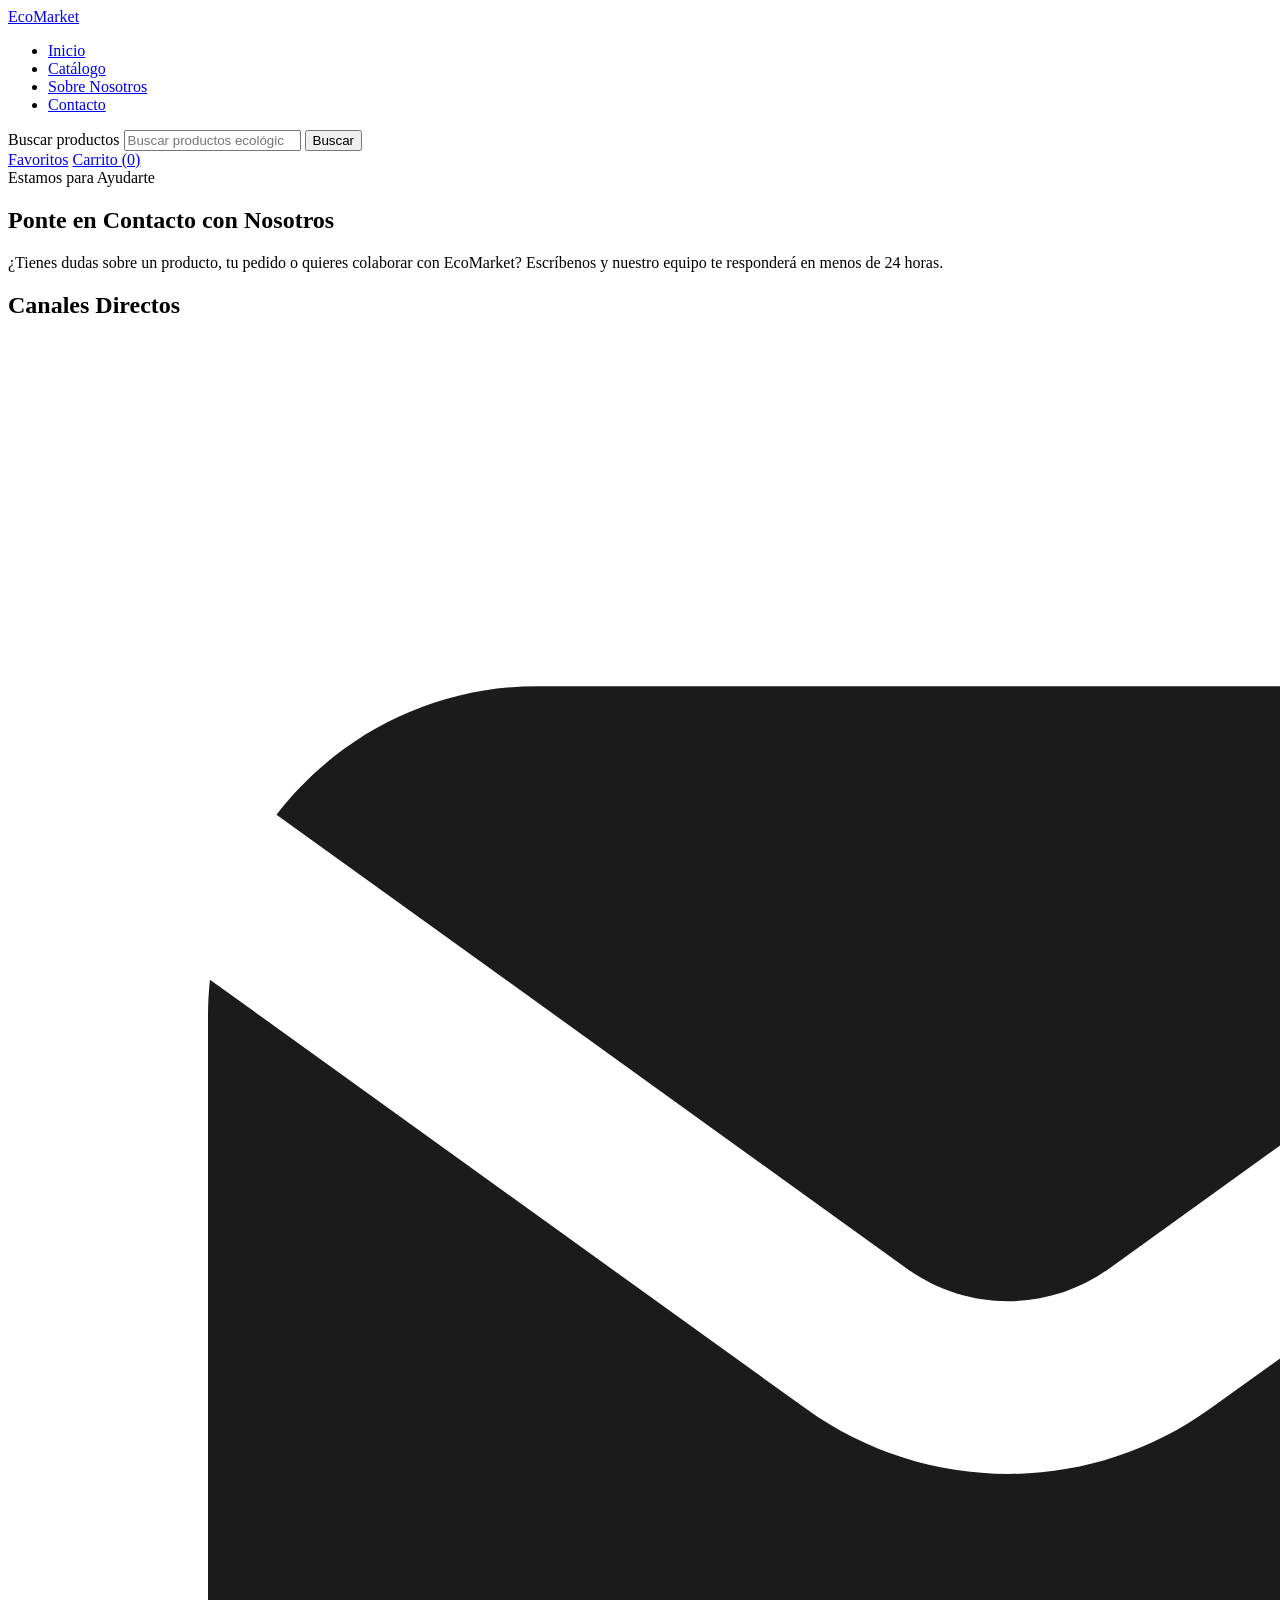
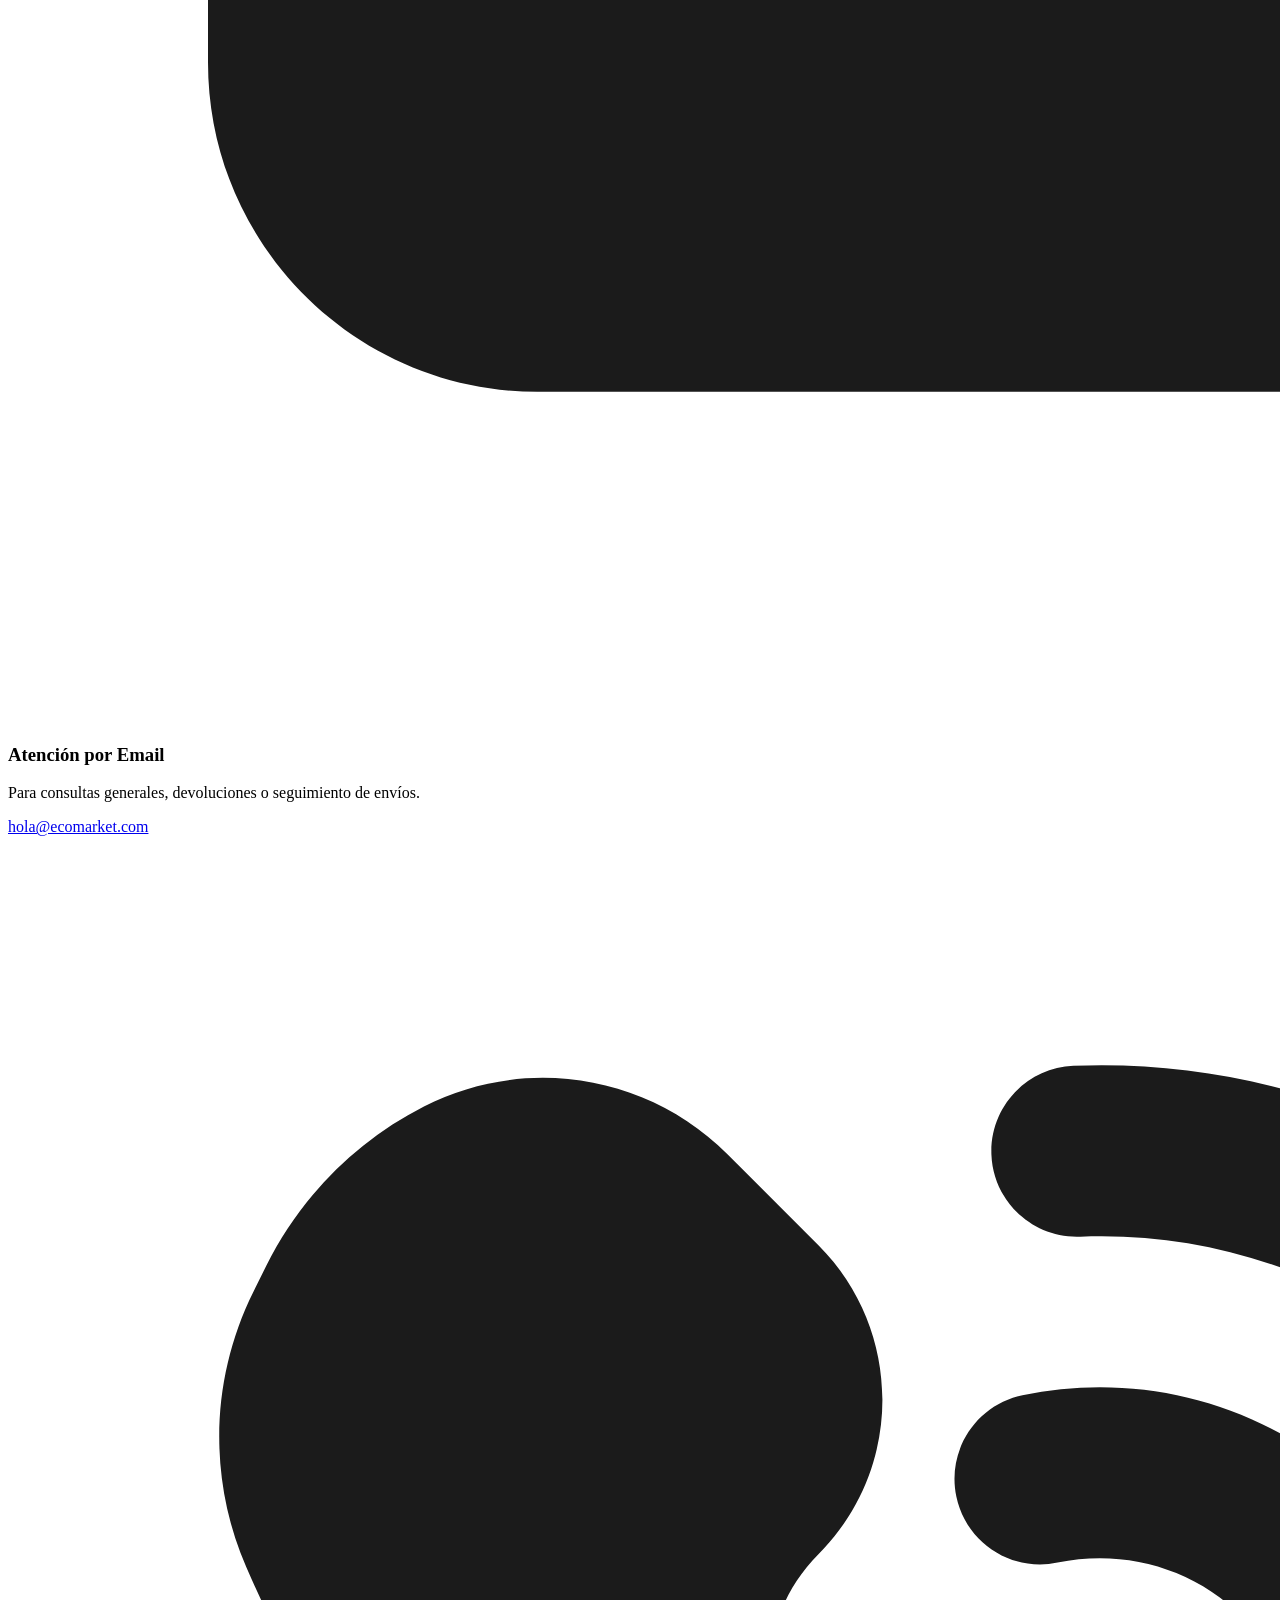
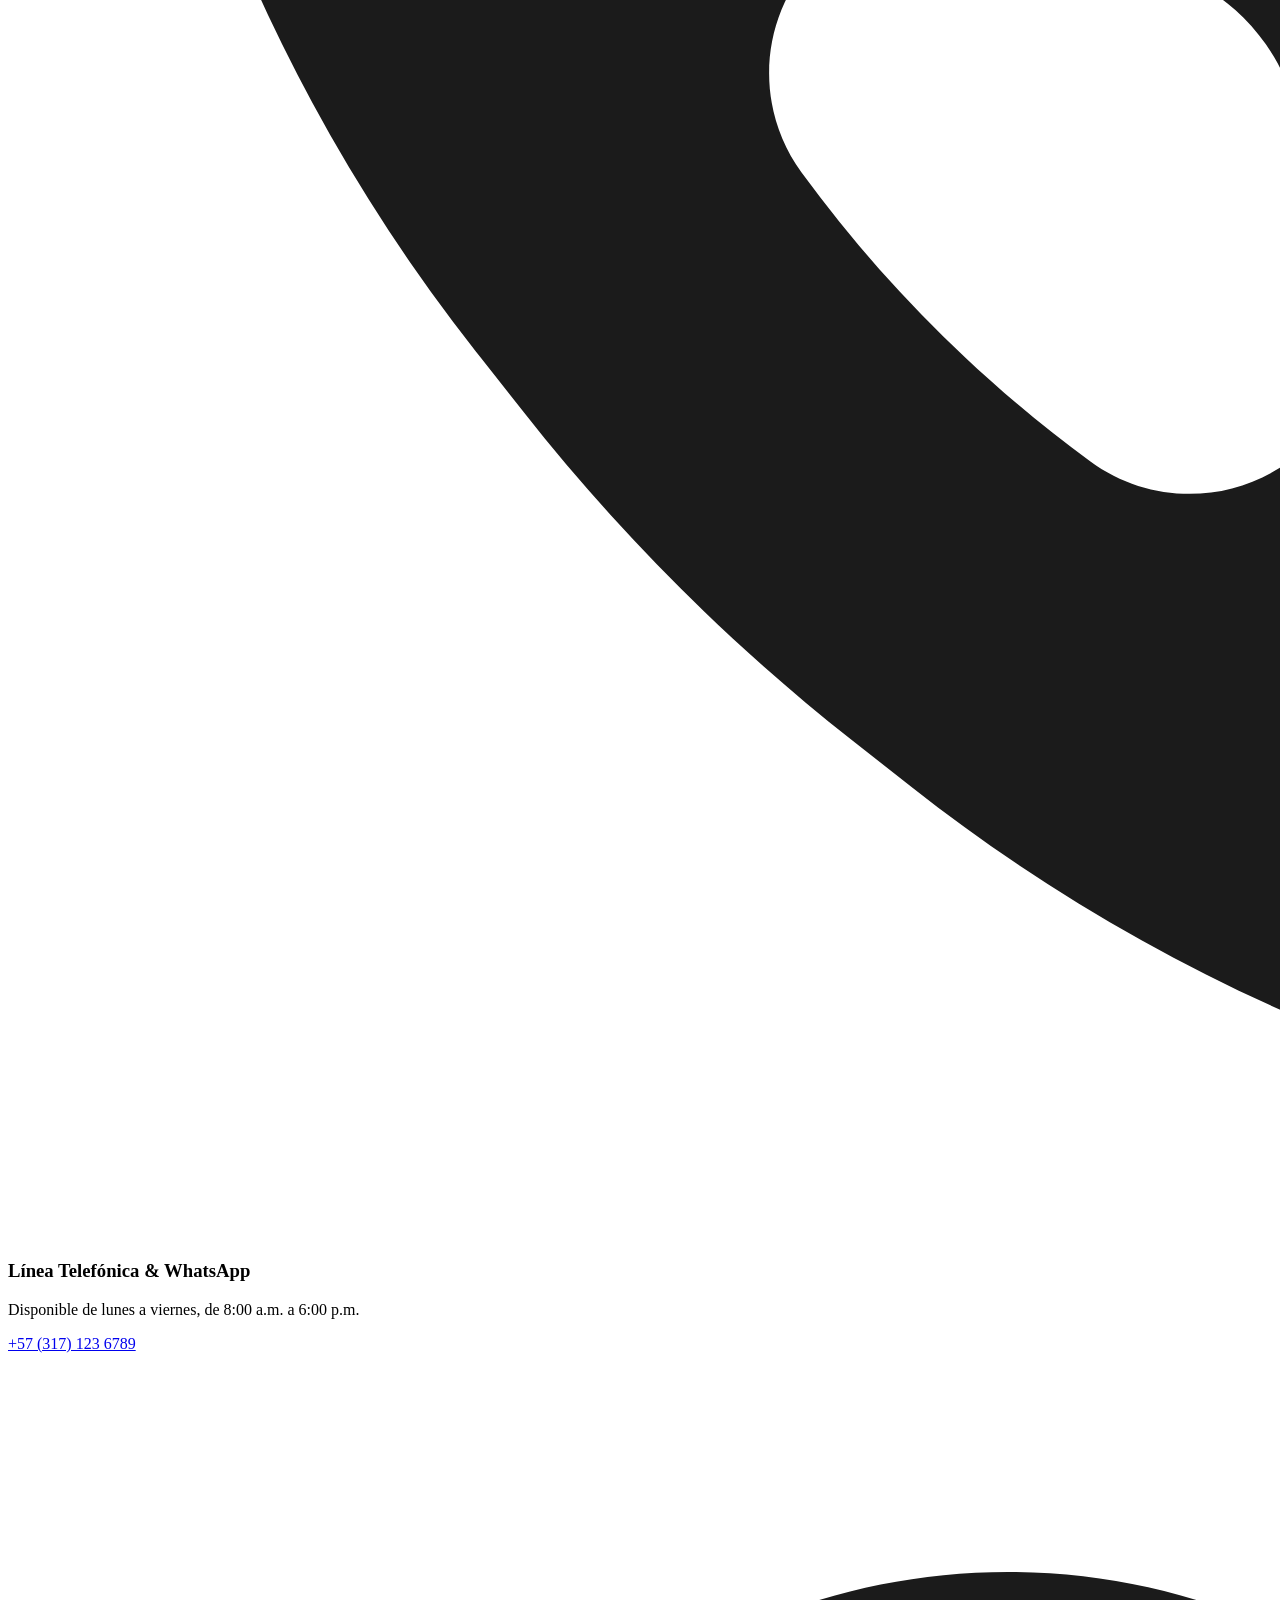
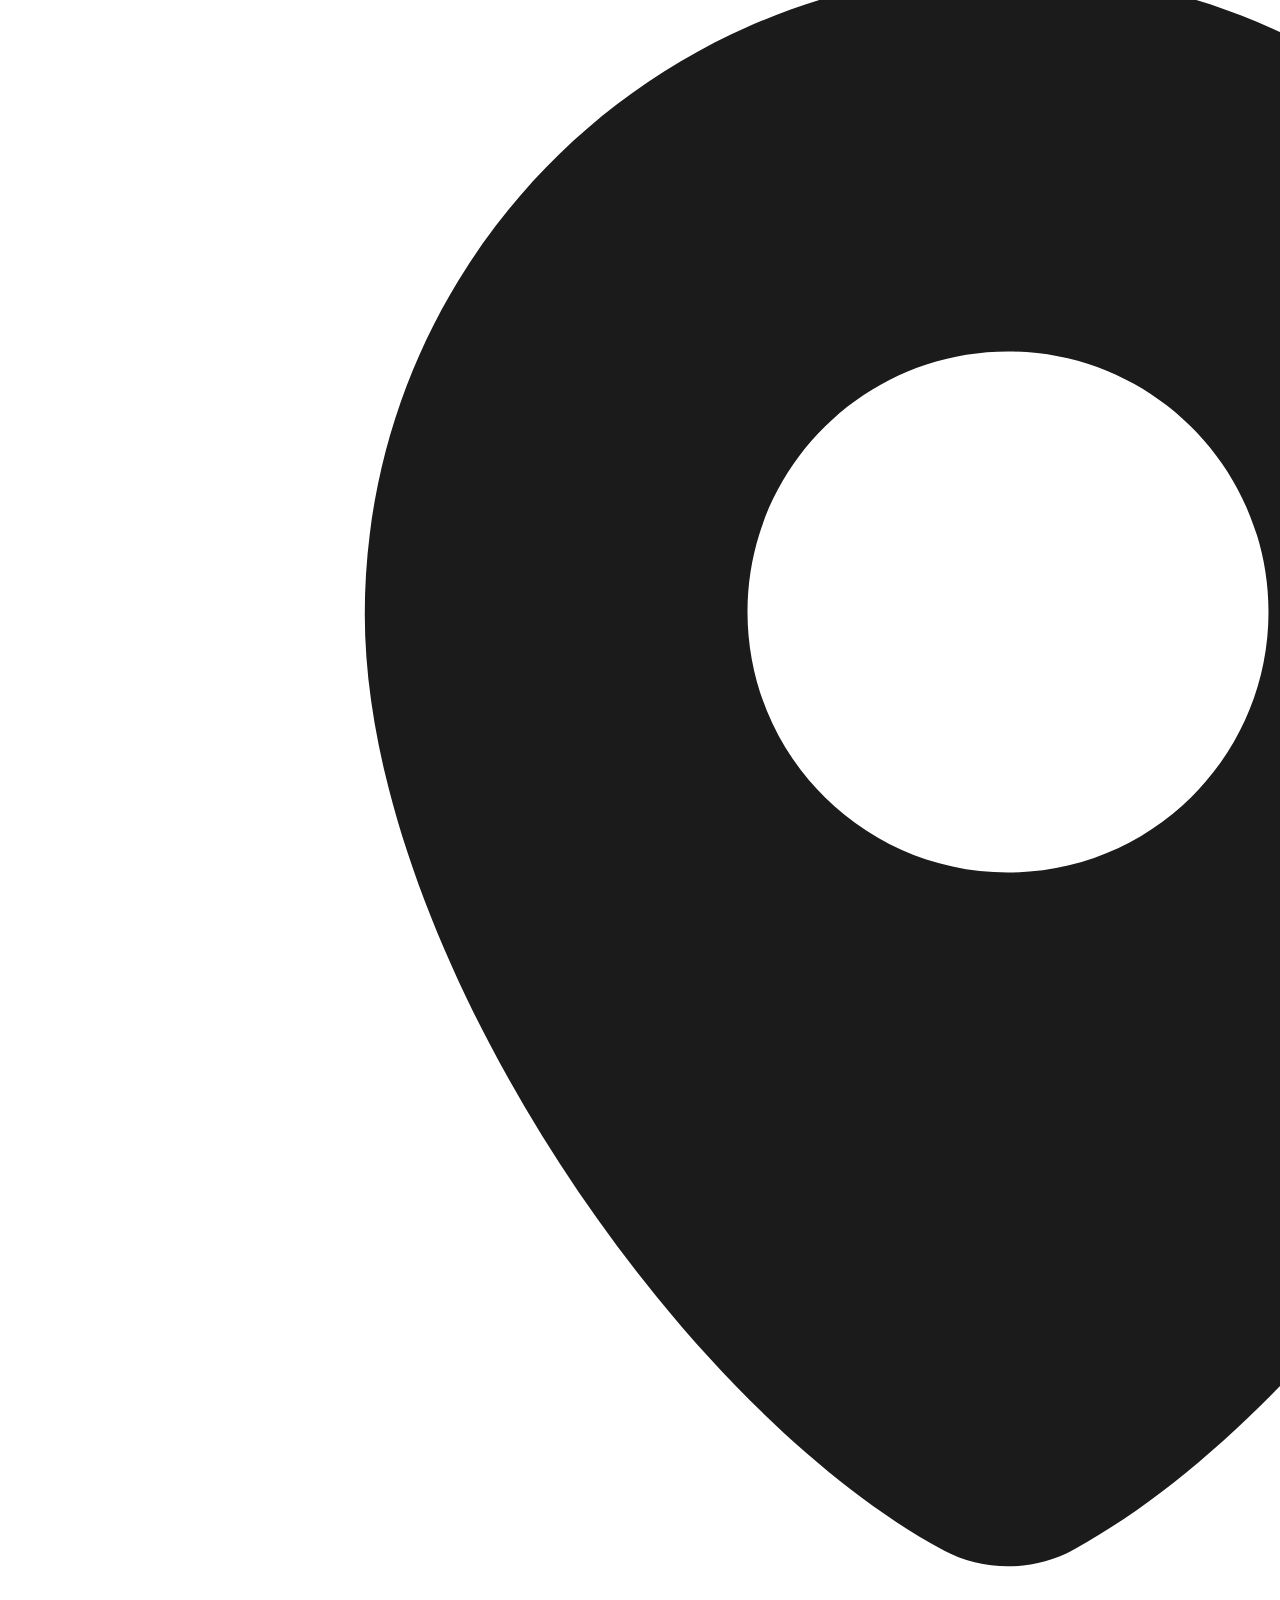
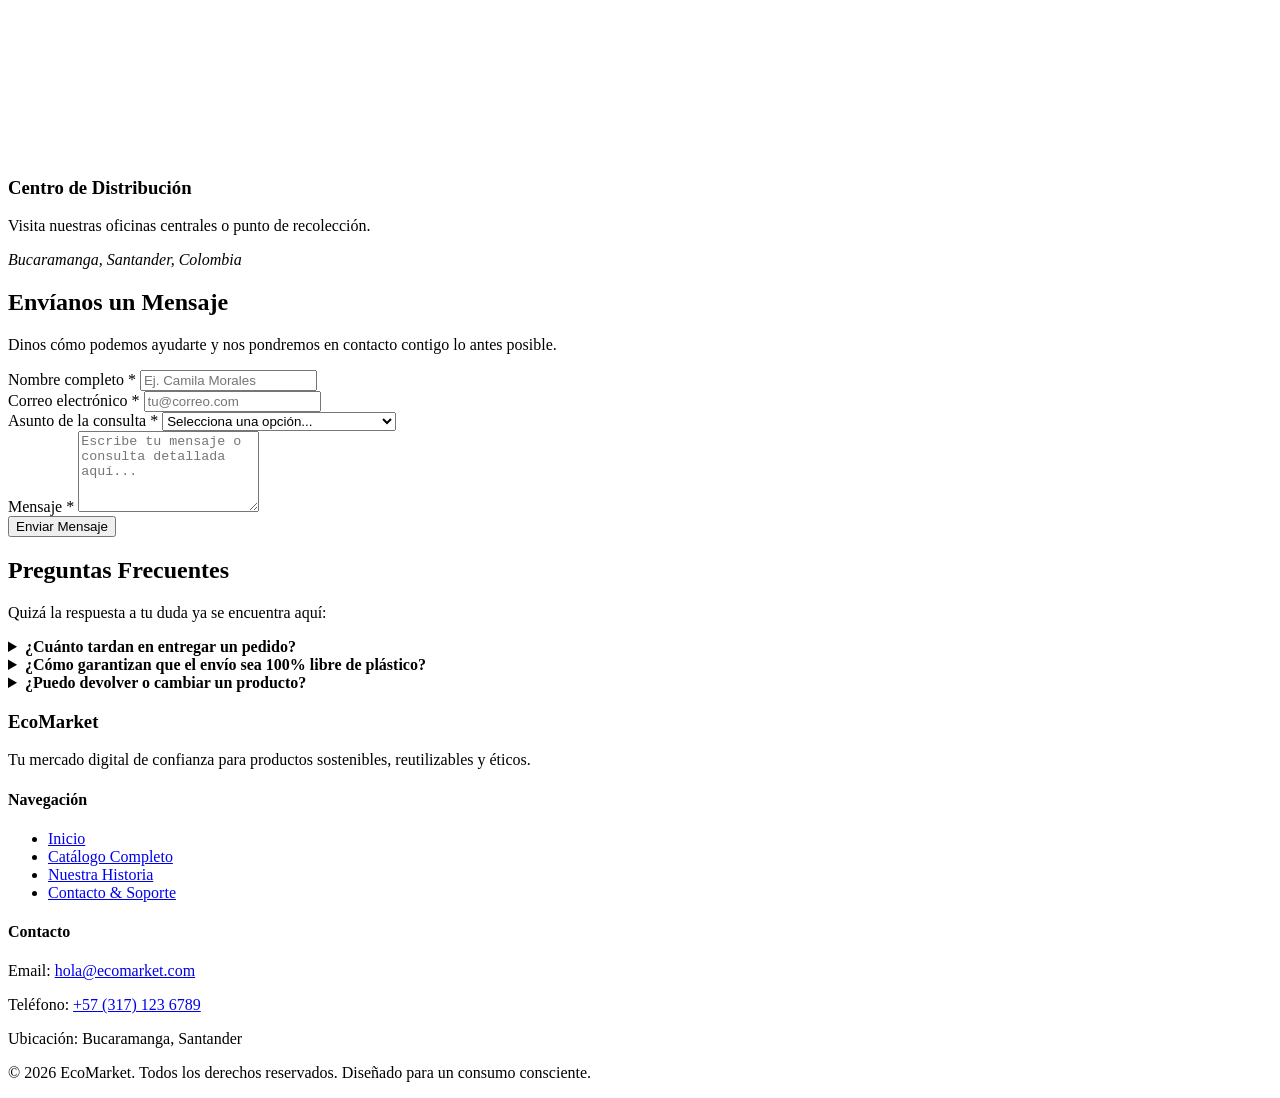
==== views/contacto.html @ 2359717b "feat: :sparkles: Estructura base el contactos Definición de estructura base y correción de informaci" ====
<!DOCTYPE html>
<html lang="es">
<head>
  <meta charset="UTF-8">
  <meta name="viewport" content="width=device-width, initial-scale=1.0">
  <title>Contacto &amp; Soporte | EcoMarket</title>
</head>
<body>


  <header>
    <a href="../index.html" class="logo">EcoMarket</a>
    
    <nav aria-label="Navegación principal">
      <ul>
        <li><a href="../index.html">Inicio</a></li>
        <li><a href="productos.html">Catálogo</a></li>
        <li><a href="sobre-nosotros.html">Sobre Nosotros</a></li>
        <li><a href="contacto.html">Contacto</a></li>
      </ul>
    </nav>

    <form role="search" action="/buscar" method="get">
      <label for="search-input" class="visually-hidden">Buscar productos</label>
      <input 
        type="search" 
        id="search-input" 
        name="q" 
        placeholder="Buscar productos ecológicos, materiales, marcas..." 
        required
      >
      <button type="submit">Buscar</button>
    </form>

    <div class="user-actions">
      <a href="../img/icons/heart.svg">Favoritos</a>
      <a href="../img/icons/cart.svg" aria-label="Carrito de compras con 0 artículos">Carrito (0)</a>
    </div>
  </header>

  <main>


    <section class="hero-contact">
      <span class="badge">Estamos para Ayudarte</span>
      <h1>Ponte en Contacto con Nosotros</h1>
      <p>
        ¿Tienes dudas sobre un producto, tu pedido o quieres colaborar con EcoMarket? 
        Escríbenos y nuestro equipo te responderá en menos de 24 horas.
      </p>
    </section>

    
    <section class="contact-channels" aria-label="Canales Directos de Atención">
      <h2>Canales Directos</h2>
      <div class="channels-grid">
        
        <article class="channel-card">
          <h3>
            <img src="../img/icons/mail.svg" alt="" class="icon">
            Atención por Email
          </h3>
          <p>Para consultas generales, devoluciones o seguimiento de envíos.</p>
          <a href="mailto:hola@ecomarket.com">hola@ecomarket.com</a>
        </article>

        <article class="channel-card">
          <h3>
            <img src="../img/icons/phone.svg" alt="" class="icon">
            Línea Telefónica &amp; WhatsApp
          </h3>
          <p>Disponible de lunes a viernes, de 8:00 a.m. a 6:00 p.m.</p>
          <a href="tel:+573171236789">+57 (317) 123 6789</a>
        </article>

        <article class="channel-card">
          <h3>
            <img src="../img/icons/location.svg" alt="" class="icon">
            Centro de Distribución
          </h3>
          <p>Visita nuestras oficinas centrales o punto de recolección.</p>
          <address>Bucaramanga, Santander, Colombia</address>
        </article>

      </div>
    </section>

    
    <section class="contact-form-section">
      <h2>Envíanos un Mensaje</h2>
      <p>Dinos cómo podemos ayudarte y nos pondremos en contacto contigo lo antes posible.</p>

      <form action="/enviar-contacto" method="post" class="contact-form">
        
        <div class="form-group">
          <label for="nombre">Nombre completo *</label>
          <input type="text" id="nombre" name="nombre" placeholder="Ej. Camila Morales" required>
        </div>

        <div class="form-group">
          <label for="email">Correo electrónico *</label>
          <input type="email" id="email" name="email" placeholder="tu@correo.com" required>
        </div>

        <div class="form-group">
          <label for="asunto">Asunto de la consulta *</label>
          <select id="asunto" name="asunto" required>
            <option value="" disabled selected>Selecciona una opción...</option>
            <option value="pedido">Estado de mi pedido / Envío</option>
            <option value="producto">Información sobre productos</option>
            <option value="devolucion">Devoluciones y garantías</option>
            <option value="alianza">Alianzas comerciales / Proveedores</option>
            <option value="otro">Otro asunto</option>
          </select>
        </div>

        <div class="form-group">
          <label for="mensaje">Mensaje *</label>
          <textarea id="mensaje" name="mensaje" rows="5" placeholder="Escribe tu mensaje o consulta detallada aquí..." required></textarea>
        </div>

        <button type="submit" class="btn btn-primary">Enviar Mensaje</button>
      </form>
    </section>


    <section class="faq-section">
      <h2>Preguntas Frecuentes</h2>
      <p>Quizá la respuesta a tu duda ya se encuentra aquí:</p>

      <div class="faq-grid">
        <details>
          <summary><strong>¿Cuánto tardan en entregar un pedido?</strong></summary>
          <p>En el área metropolitana de Bucaramanga entregamos entre 24 y 48 horas hábiles. Para envíos nacionales, de 2 a 5 días hábiles.</p>
        </details>

        <details>
          <summary><strong>¿Cómo garantizan que el envío sea 100% libre de plástico?</strong></summary>
          <p>Utilizamos cajas de cartón reciclado, cinta de papel kraft con adhesivo vegetal y de empaque viruta de papel biodegradables.</p>
        </details>

        <details>
          <summary><strong>¿Puedo devolver o cambiar un producto?</strong></summary>
          <p>Sí, dispones de 30 días calendario tras recibir tu compra para solicitar un cambio o reembolso sin costo adicional.</p>
        </details>
      </div>
    </section>

  </main>

 
  <footer>
    <div class="footer-columns">
      
      <div class="footer-col">
        <h3>EcoMarket</h3>
        <p>Tu mercado digital de confianza para productos sostenibles, reutilizables y éticos.</p>
      </div>

      <div class="footer-col">
        <h4>Navegación</h4>
        <ul>
          <li><a href="../index.html">Inicio</a></li>
          <li><a href="productos.html">Catálogo Completo</a></li>
          <li><a href="sobre-nosotros.html">Nuestra Historia</a></li>
          <li><a href="contacto.html">Contacto &amp; Soporte</a></li>
        </ul>
      </div>

      <div class="footer-col">
        <h4>Contacto</h4>
        <p>Email: <a href="mailto:hola@ecomarket.com">hola@ecomarket.com</a></p>
        <p>Teléfono: <a href="tel:+573171236789">+57 (317) 123 6789</a></p>
        <p>Ubicación: Bucaramanga, Santander</p>
      </div>

    </div>

    <div class="footer-bottom">
      <p>&copy; 2026 EcoMarket. Todos los derechos reservados. Diseñado para un consumo consciente.</p>
    </div>
  </footer>

</body>
</html>
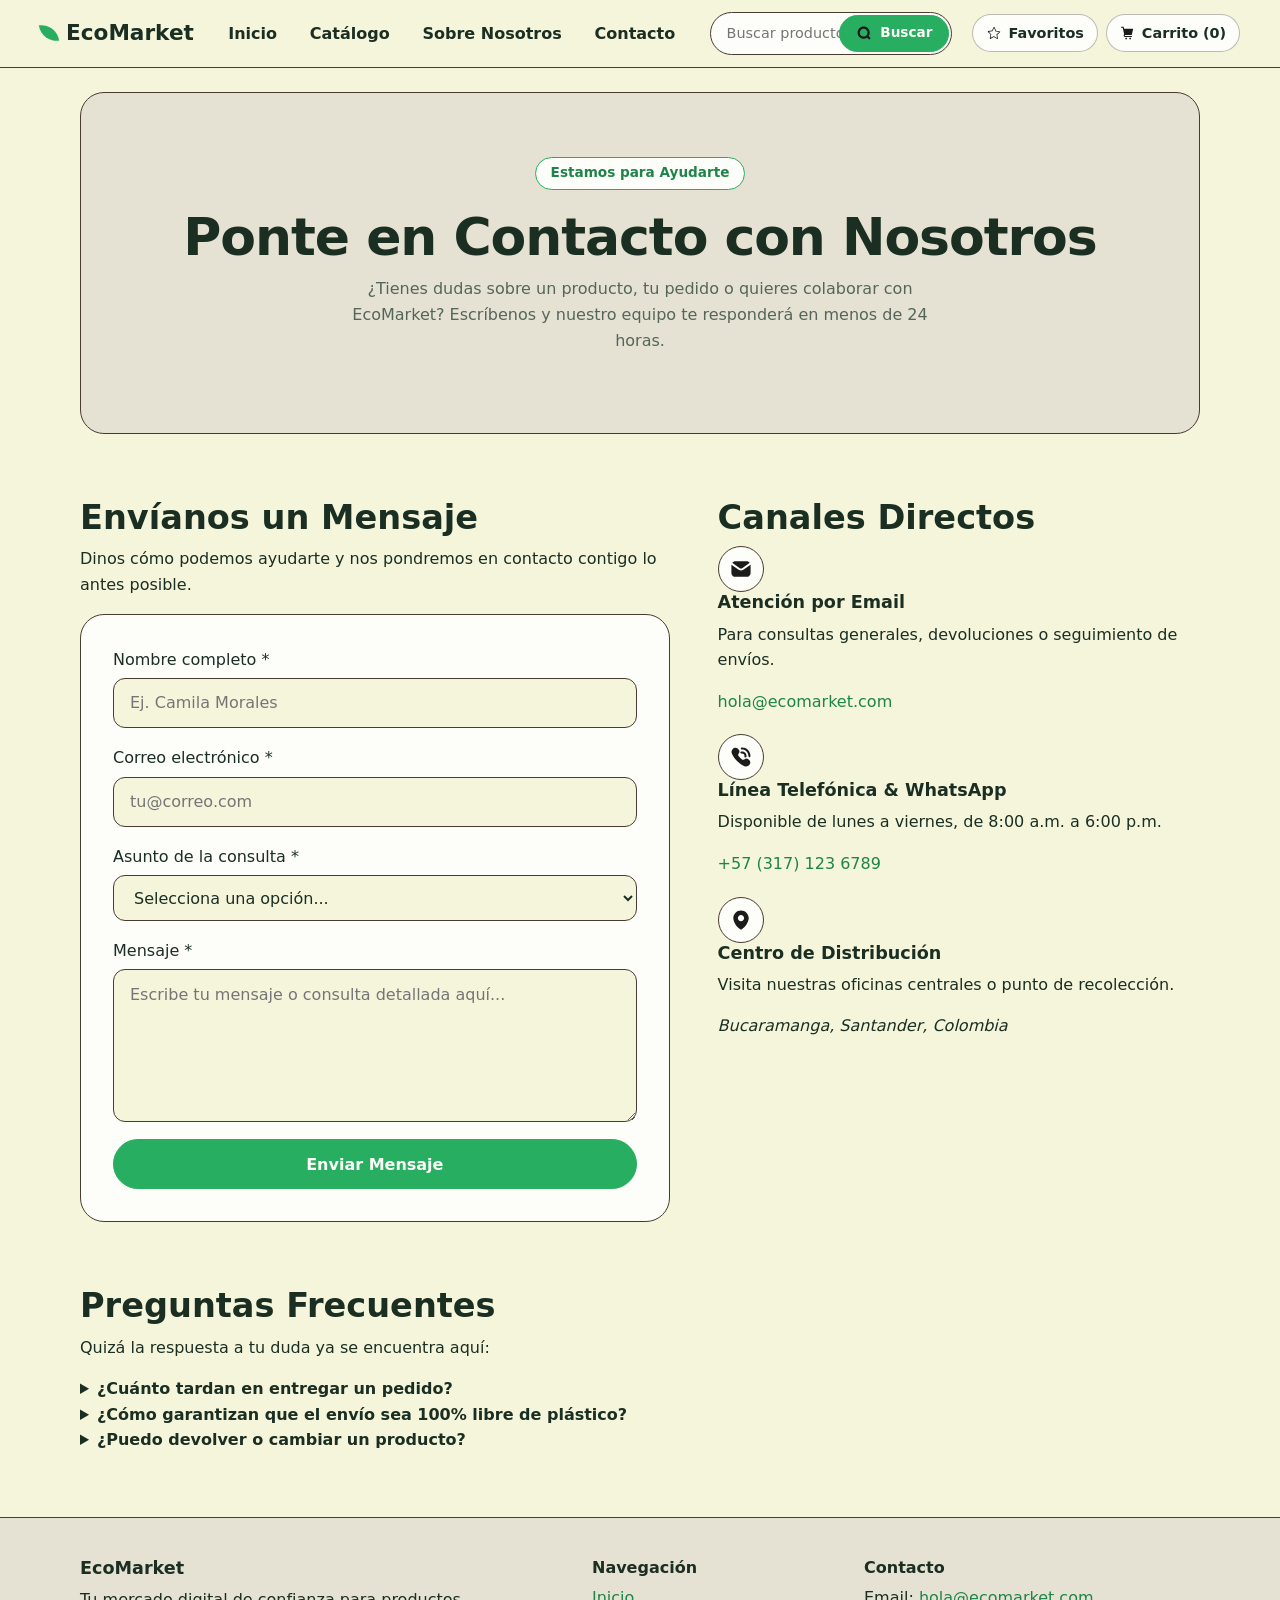
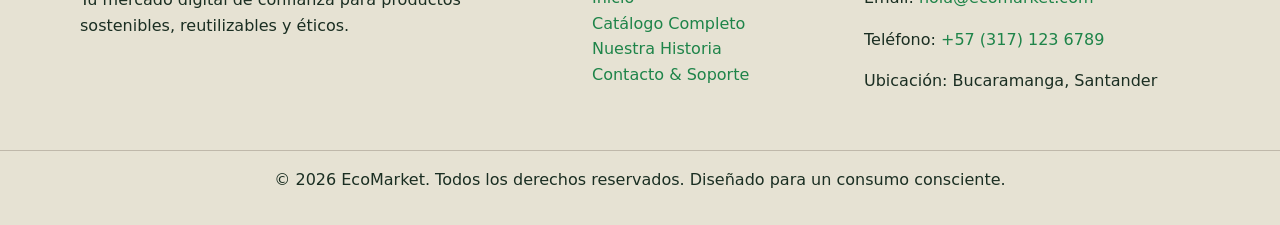
==== commit 0bb9deb7: "feat: :construction: Acomodando el html y sus clases para buena apliaccione en el CSS" ====
--- a/views/contacto.html
+++ b/views/contacto.html
@@ -3,11 +3,15 @@
 <head>
   <meta charset="UTF-8">
   <meta name="viewport" content="width=device-width, initial-scale=1.0">
-  <title>Contacto &amp; Soporte | EcoMarket</title>
+  <title>EcoMarket | Mercado Digital de Productos Sustentables</title>
+  <link rel="stylesheet" href="../css/main.css">
+  <link rel="stylesheet" href="../css/components.css">
+  <link rel="stylesheet" href="../css/layout.css">
+  <link rel="stylesheet" href="../css/animations.css">
 </head>
 <body>
 
-
+  <!-- Cabecera -->
   <header>
     <a href="../index.html" class="logo">EcoMarket</a>
     
@@ -20,21 +24,31 @@
       </ul>
     </nav>
 
-    <form role="search" action="/buscar" method="get">
-      <label for="search-input" class="visually-hidden">Buscar productos</label>
-      <input 
-        type="search" 
-        id="search-input" 
-        name="q" 
-        placeholder="Buscar productos ecológicos, materiales, marcas..." 
-        required
-      >
-      <button type="submit">Buscar</button>
+    <form role="search" action="/buscar" method="get" class="header-search">
+      <div class="search-input-wrapper">
+        <input 
+          type="search" 
+          id="search-input" 
+          name="q" 
+          placeholder="Buscar productos ecológicos..." 
+          required
+        >
+        <button type="submit" aria-label="Buscar">
+          <img src="../img/icons/search.svg" alt="" class="btn-icon-sm">
+          <span>Buscar</span>
+        </button>
+      </div>
     </form>
 
     <div class="user-actions">
-      <a href="../img/icons/heart.svg">Favoritos</a>
-      <a href="../img/icons/cart.svg" aria-label="Carrito de compras con 0 artículos">Carrito (0)</a>
+      <a href="#favoritos" class="user-btn">
+        <img src="../img/icons/borderstar.svg" alt="" class="btn-icon-sm">
+        <span>Favoritos</span>
+      </a>
+      <a href="#carrito" class="user-btn" aria-label="Carrito de compras con 0 artículos">
+        <img src="../img/icons/cart.svg" alt="" class="btn-icon-sm">
+        <span>Carrito (0)</span>
+      </a>
     </div>
   </header>
 
--- a/css/main.css
+++ b/css/main.css
@@ -0,0 +1,99 @@
+/* ==========================================================================
+   EcoMarket — main.css (Variables, reset y reglas globales por página)
+   ========================================================================== */
+
+:root {
+  --green: #27ae60;
+  --green-dark: #1e8449;
+  --emerald: #2ecc71;
+  --bg: #f5f5dc;
+  --card: #fdfdf9;
+  --sand: #e6e2d3;
+  --terracotta: #c06c3d;
+  --terracotta-ink: #8a4a26;
+  --cacao: #4a3b32;
+  --ink: #1a2e22;
+  --muted: #54655a;
+
+  --line: 1.5px solid rgba(74, 59, 50, 0.35);
+  --line-strong: 1.5px solid var(--cacao);
+  --radius: 16px;
+  --radius-lg: 24px;
+  --gutter: clamp(1rem, 4vw, 2.5rem);
+  --maxw: 1200px;
+}
+
+*, *::before, *::after { box-sizing: border-box; }
+
+body {
+  margin: 0;
+  background: var(--bg);
+  color: var(--ink);
+  font-family: "Nunito", "Segoe UI", system-ui, -apple-system, sans-serif;
+  font-size: 1rem;
+  line-height: 1.6;
+  -webkit-font-smoothing: antialiased;
+}
+
+img { max-width: 100%; height: auto; display: block; }
+
+h1, h2, h3, h4 { margin: 0 0 0.5rem; line-height: 1.2; font-weight: 800; color: var(--ink); }
+h1 { font-size: clamp(2rem, 5vw, 3.25rem); letter-spacing: -0.02em; }
+h2 { font-size: clamp(1.5rem, 3vw, 2.1rem); }
+h3 { font-size: 1.1rem; }
+h4 { font-size: 1rem; }
+
+p { margin: 0 0 1rem; }
+ul { margin: 0; padding: 0; list-style: none; }
+
+a { color: var(--green-dark); text-decoration: none; }
+a:hover { color: var(--ink); }
+
+:focus-visible {
+  outline: 3px solid var(--green-dark);
+  outline-offset: 2px;
+}
+
+.visually-hidden {
+  position: absolute !important;
+  width: 1px; height: 1px;
+  margin: -1px; padding: 0;
+  overflow: hidden;
+  clip: rect(0 0 0 0);
+  white-space: nowrap;
+  border: 0;
+}
+
+/* Reglas por vista mediante :has() */
+main:has(.hero) .hero h1 { max-width: 18ch; margin-inline: auto; }
+main:has(.catalog-container) .hero-catalog { padding-block: clamp(1.75rem, 4vw, 3rem); text-align: left; }
+main:has(.catalog-container) .hero-catalog p { margin-inline: 0; }
+main:has(.hero-about) .hero-about h1 { max-width: 20ch; margin-inline: auto; }
+
+main:has(.contact-form-section) {
+  display: grid;
+  grid-template-columns: minmax(0, 1.1fr) minmax(0, 0.9fr);
+  grid-template-areas:
+    "hero hero"
+    "form info"
+    "faq  faq";
+  column-gap: clamp(1.5rem, 4vw, 3rem);
+  row-gap: clamp(2.5rem, 6vw, 4rem);
+  align-items: start;
+}
+main:has(.contact-form-section) > .hero-contact { grid-area: hero; }
+main:has(.contact-form-section) > .contact-form-section { grid-area: form; text-align: left; margin: 0; max-width: none; }
+main:has(.contact-form-section) > .contact-channels { grid-area: info; }
+main:has(.contact-form-section) > .faq-section { grid-area: faq; }
+main:has(.contact-form-section) .channels-grid { grid-template-columns: 1fr; }
+
+@media (max-width: 900px) {
+  main:has(.contact-form-section) {
+    grid-template-columns: minmax(0, 1fr);
+    grid-template-areas:
+      "hero"
+      "form"
+      "info"
+      "faq";
+  }
+}
--- a/css/components.css
+++ b/css/components.css
@@ -0,0 +1,360 @@
+/* ==========================================================================
+   EcoMarket — components.css (Componentes, tarjetas, imágenes e iconos)
+   ========================================================================== */
+
+/* Íconos circulares */
+.icon {
+  box-sizing: content-box;
+  width: 24px;
+  height: 24px;
+  padding: 10px;
+  border: var(--line-strong);
+  border-radius: 50%;
+  background: var(--card);
+  flex-shrink: 0;
+  object-fit: contain;
+}
+
+/* Botones y Badges */
+.btn,
+.btn-add,
+.product-card > button:not(.favorite-btn),
+form button[type="submit"] {
+  display: inline-flex;
+  align-items: center;
+  justify-content: center;
+  gap: 0.5rem;
+  padding: 0.7rem 1.4rem;
+  border: 1.5px solid var(--green);
+  border-radius: 999px;
+  background: var(--green);
+  color: var(--card);
+  font: inherit;
+  font-weight: 700;
+  cursor: pointer;
+}
+
+.btn:hover,
+.btn-add:hover,
+.product-card > button:not(.favorite-btn):hover,
+form button[type="submit"]:hover {
+  background: var(--green-dark);
+  border-color: var(--green-dark);
+  color: var(--card);
+}
+
+.btn-secondary {
+  background: transparent;
+  border: var(--line-strong);
+  color: var(--ink);
+}
+.btn-secondary:hover {
+  background: var(--sand);
+  border-color: var(--cacao);
+}
+
+.badge {
+  display: inline-block;
+  margin-bottom: 1rem;
+  padding: 0.3rem 0.9rem;
+  border: 1.5px solid var(--green);
+  border-radius: 999px;
+  background: var(--card);
+  color: var(--green-dark);
+  font-size: 0.85rem;
+  font-weight: 700;
+}
+
+/* Header */
+header {
+  position: sticky;
+  top: 0;
+  z-index: 50;
+  display: flex;
+  align-items: center;
+  gap: 1.25rem;
+  padding: 0.75rem var(--gutter);
+  background: var(--bg);
+  border-bottom: var(--line-strong);
+}
+
+.logo {
+  display: inline-flex;
+  align-items: center;
+  gap: 0.5rem;
+  font-size: 1.35rem;
+  font-weight: 800;
+  color: var(--ink);
+}
+.logo::before {
+  content: "";
+  width: 18px;
+  height: 18px;
+  background: var(--green);
+  border-radius: 0 100% 0 100%;
+  transform: rotate(-8deg);
+}
+
+nav ul { display: flex; gap: 0.25rem; }
+nav a {
+  display: block;
+  padding: 0.4rem 0.9rem;
+  border-radius: 999px;
+  color: var(--ink);
+  font-weight: 600;
+  white-space: nowrap;
+}
+nav a:hover { background: var(--sand); }
+
+header form[role="search"] {
+  display: flex;
+  flex: 1;
+  max-width: 380px;
+  margin-left: auto;
+  position: relative;
+}
+header form[role="search"] input {
+  width: 100%;
+  padding: 0.55rem 5.5rem 0.55rem 1rem;
+  border: var(--line-strong);
+  border-radius: 999px;
+  background: var(--card);
+  color: var(--ink);
+  font: inherit;
+  font-size: 0.9rem;
+}
+header form[role="search"] button {
+  position: absolute;
+  top: 3px; right: 3px; bottom: 3px;
+  padding: 0 1rem;
+  font-size: 0.85rem;
+}
+
+.user-actions { display: flex; align-items: center; gap: 0.5rem; }
+.user-actions a {
+  padding: 0.4rem 0.8rem;
+  border: var(--line);
+  border-radius: 999px;
+  background: var(--card);
+  color: var(--ink);
+  font-size: 0.9rem;
+  font-weight: 700;
+  white-space: nowrap;
+}
+
+/* Heros */
+.hero, .hero-contact, .hero-about, .hero-catalog {
+  padding: clamp(2.5rem, 7vw, 4rem) clamp(1.25rem, 5vw, 3rem);
+  text-align: center;
+  background-color: var(--sand);
+  border: var(--line-strong);
+  border-radius: var(--radius-lg);
+}
+.hero p, .hero-contact p, .hero-about p, .hero-catalog p {
+  max-width: 60ch;
+  margin-inline: auto;
+  color: var(--muted);
+}
+
+/* Tarjetas de Producto */
+.product-card {
+  position: relative;
+  display: flex;
+  flex-direction: column;
+  gap: 0.6rem;
+  padding: 1rem;
+  background: var(--card);
+  border: var(--line);
+  border-radius: var(--radius);
+}
+.product-card:hover { border-color: var(--cacao); }
+
+.product-badge {
+  align-self: flex-start;
+  max-width: calc(100% - 2.75rem);
+  padding: 0.2rem 0.65rem;
+  border-radius: 999px;
+  background: rgba(192, 108, 61, 0.14);
+  color: var(--terracotta-ink);
+  font-size: 0.75rem;
+  font-weight: 700;
+}
+
+.price { margin: 0; font-weight: 800; color: var(--green-dark); }
+
+.product-img-wrapper {
+  aspect-ratio: 1 / 1;
+  overflow: hidden;
+  background: var(--sand);
+  border: var(--line);
+  border-radius: 12px;
+}
+.product-img-wrapper img { width: 100%; height: 100%; object-fit: cover; }
+
+.product-card-footer {
+  display: flex;
+  align-items: center;
+  justify-content: space-between;
+  gap: 0.5rem;
+  margin-top: auto;
+}
+
+.favorite-btn {
+  position: absolute;
+  top: 0.75rem; right: 0.75rem;
+  z-index: 2;
+  display: grid;
+  place-items: center;
+  width: 36px; height: 36px;
+  padding: 0;
+  background: var(--card);
+  border: var(--line-strong);
+  border-radius: 50%;
+  cursor: pointer;
+}
+.favorite-btn img { width: 18px; height: 18px; }
+
+/* Filtros y Formularios */
+.filter-group {
+  padding: 1.1rem;
+  background: var(--card);
+  border: var(--line);
+  border-radius: var(--radius);
+}
+.filter-list { display: flex; flex-direction: column; gap: 0.5rem; }
+.filter-list label { display: flex; align-items: flex-start; gap: 0.6rem; font-size: 0.9rem; cursor: pointer; }
+
+.contact-form {
+  display: flex;
+  flex-direction: column;
+  gap: 1.1rem;
+  padding: clamp(1.25rem, 4vw, 2rem);
+  background: var(--card);
+  border: var(--line-strong);
+  border-radius: var(--radius-lg);
+}
+.form-group { display: flex; flex-direction: column; gap: 0.35rem; }
+.form-group input, .form-group select, .form-group textarea {
+  width: 100%;
+  padding: 0.7rem 1rem;
+  border: var(--line-strong);
+  border-radius: 12px;
+  background: var(--bg);
+  color: var(--ink);
+  font: inherit;
+}
+
+/* Footer */
+footer { background: var(--sand); border-top: var(--line-strong); }
+.footer-bottom { padding: 1rem var(--gutter); text-align: center; border-top: 1.5px solid rgba(74, 59, 50, 0.25); }
+
+/* --- Tamaño controlado para los iconos de botones del header --- */
+.btn-icon-sm {
+  width: 16px;
+  height: 16px;
+  object-fit: contain;
+  display: inline-block;
+  vertical-align: middle;
+}
+
+/* --- Botones de usuario (Favoritos / Carrito) --- */
+.user-actions {
+  display: flex;
+  align-items: center;
+  gap: 0.5rem;
+}
+
+.user-btn {
+  display: inline-flex;
+  align-items: center;
+  gap: 0.4rem;
+  padding: 0.45rem 0.9rem;
+  border: var(--line-strong);
+  border-radius: 999px;
+  background: var(--card);
+  color: var(--ink);
+  font-size: 0.875rem;
+  font-weight: 700;
+  text-decoration: none;
+  white-space: nowrap;
+}
+
+.user-btn:hover {
+  background: var(--sand);
+  border-color: var(--green);
+}
+
+/* --- Corregir la Lupa Gigante de la Barra Lateral --- */
+.search-box {
+  position: relative;
+  width: 100%;
+}
+
+.sidebar-search-icon {
+  position: absolute;
+  top: 50%;
+  left: 0.75rem;
+  width: 18px; /* Forzamos tamaño pequeño */
+  height: 18px;
+  transform: translateY(-50%);
+  pointer-events: none;
+}
+
+.search-box input {
+  width: 100%;
+  padding: 0.55rem 0.75rem 0.55rem 2.25rem; /* Dejamos espacio para el icono */
+  border: var(--line-strong);
+  border-radius: 12px;
+  background: var(--bg);
+  color: var(--ink);
+  font: inherit;
+  font-size: 0.875rem;
+}
+
+/* --- Contenedor del ordenador --- */
+.sort-options {
+  display: flex;
+  align-items: center;
+  gap: 0.6rem;
+  font-size: 0.9rem;
+  font-weight: 700;
+  color: var(--ink);
+}
+
+/* --- Estilo personalizado del <select> --- */
+.sort-options select {
+  padding: 0.45rem 2.2rem 0.45rem 1rem;
+  border: var(--line-strong);
+  border-radius: 999px;            /* Forma de píldora redondeada */
+  background-color: var(--card);    /* Fondo claro de tarjetas */
+  color: var(--ink);
+  font-family: inherit;
+  font-size: 0.875rem;
+  font-weight: 700;
+  cursor: pointer;
+  outline: none;
+  
+  /* Quita la flecha nativa tosca del sistema operativo */
+  -webkit-appearance: none;
+  -moz-appearance: none;
+  appearance: none;
+  
+  /* Añade una flecha personalizada suave usando un SVG inline */
+  background-image: url("data:image/svg+xml;utf8,<svg xmlns='http://www.w3.org/2000/svg' width='12' height='12' viewBox='0 0 24 24' fill='none' stroke='%234a3b32' stroke-width='2.5' stroke-linecap='round' stroke-linejoin='round'><polyline points='6 9 12 15 18 9'></polyline></svg>");
+  background-repeat: no-repeat;
+  background-position: right 0.85rem center;
+  
+  transition: border-color 0.15s ease, background-color 0.15s ease;
+}
+
+/* --- Estados Hover y Focus --- */
+.sort-options select:hover {
+  background-color: var(--sand);
+  border-color: var(--green);
+}
+
+.sort-options select:focus-visible {
+  border-color: var(--green);
+  outline: 2px solid var(--green);
+  outline-offset: 1px;
+}
--- a/css/layout.css
+++ b/css/layout.css
@@ -0,0 +1,189 @@
+/* ==========================================================================
+   EcoMarket — layout.css (Estructura de cuadrículas y responsive)
+   ========================================================================== */
+
+main {
+  max-width: var(--maxw);
+  margin: 0 auto;
+  padding: 1.5rem var(--gutter) clamp(2.5rem, 6vw, 4rem);
+  display: flex;
+  flex-direction: column;
+  gap: clamp(2.5rem, 6vw, 4rem);
+}
+
+.hero-buttons, .cta-buttons {
+  display: flex;
+  flex-wrap: wrap;
+  justify-content: center;
+  gap: 0.75rem;
+  margin-top: 1.5rem;
+}
+
+.benefits, .pillars-grid {
+  display: grid;
+  grid-template-columns: repeat(4, 1fr);
+  gap: 1rem;
+}
+
+.category-grid {
+  display: grid;
+  grid-template-columns: repeat(auto-fit, minmax(190px, 1fr));
+  gap: 1rem;
+}
+
+.product-grid { display: grid; grid-template-columns: repeat(4, 1fr); gap: 1.25rem; }
+.products-grid { display: grid; grid-template-columns: repeat(auto-fill, minmax(220px, 1fr)); gap: 1.25rem; }
+
+.stats-grid { display: grid; grid-template-columns: repeat(3, 1fr); gap: 1rem; margin: 1.75rem 0; }
+.mission-vision-grid { display: grid; grid-template-columns: 1fr 1fr; gap: 1.25rem; }
+.testimonials-grid { display: grid; grid-template-columns: repeat(2, 1fr); gap: 1.25rem; }
+.channels-grid { display: grid; grid-template-columns: repeat(3, 1fr); gap: 1.25rem; }
+
+.catalog-container {
+  display: grid;
+  grid-template-columns: 270px 1fr;
+  gap: 2rem;
+  align-items: start;
+}
+
+.catalog-filters {
+  position: sticky;
+  top: 5.5rem;
+  display: flex;
+  flex-direction: column;
+  gap: 1rem;
+}
+
+.results-header {
+  display: flex;
+  align-items: center;
+  justify-content: space-between;
+  gap: 0.75rem;
+  margin-bottom: 1.25rem;
+}
+
+.footer-columns {
+  display: grid;
+  grid-template-columns: 2fr 1fr 1.4fr;
+  gap: 2rem;
+  max-width: var(--maxw);
+  margin: 0 auto;
+  padding: 2.5rem var(--gutter);
+}
+
+/* Breakpoints Responsive */
+@media (max-width: 1000px) {
+  .product-grid, .benefits, .pillars-grid { grid-template-columns: repeat(2, 1fr); }
+  .catalog-container { grid-template-columns: 1fr; }
+  .catalog-filters { position: static; }
+}
+
+@media (max-width: 768px) {
+  header { flex-wrap: wrap; }
+  header form[role="search"] { order: 3; flex: 1 1 100%; max-width: none; }
+  nav { order: 4; flex: 1 1 100%; overflow-x: auto; }
+  
+  .channels-grid, .mission-vision-grid, .testimonials-grid { grid-template-columns: 1fr; }
+  .footer-columns { grid-template-columns: 1fr; }
+}
+
+@media (max-width: 560px) {
+  .products-grid { grid-template-columns: repeat(2, 1fr); gap: 0.75rem; }
+  .stats-grid { grid-template-columns: 1fr; }
+}
+
+/* --- Estructura Principal del Catálogo (Filtros a la izq, Productos a la der) --- */
+.catalog-container {
+  display: grid;
+  grid-template-columns: 260px 1fr; /* Filtros fijos / Productos ocupan todo el resto */
+  gap: 2rem;
+  align-items: start;
+  width: 100%;
+}
+
+/* --- Cuadrícula Multicolumna de Productos (Ocupa toda la pantalla disponible) --- */
+.products-grid {
+  display: grid;
+  grid-template-columns: repeat(auto-fill, minmax(230px, 1fr)); /* Crea columnas dinámicas según el espacio */
+  gap: 1.25rem;
+  width: 100%;
+}
+
+/* Asegurar que las tarjetas de productos se adapten al contenedor */
+.product-card {
+  width: 100%;
+  box-sizing: border-box;
+}
+
+/* --- Contenedor Principal del Newsletter --- */
+.newsletter-section {
+  text-align: center;
+  padding: 3.5rem 1.5rem;
+  background-color: var(--card); /* Fondo contrastado estilo tarjeta */
+  border: var(--line-strong);
+  border-radius: 20px;
+  max-width: 680px;
+  margin: 3rem auto; /* Centrado en la página */
+}
+
+.newsletter-section h2 {
+  font-size: 2rem;
+  font-weight: 800;
+  color: var(--ink);
+  margin-bottom: 0.75rem;
+}
+
+.newsletter-section p {
+  color: var(--ink);
+  font-size: 1rem;
+  margin-bottom: 1.75rem;
+  line-height: 1.5;
+}
+
+/* --- Formulario y Caja de Entrada --- */
+.newsletter-form {
+  display: flex;
+  justify-content: center;
+  align-items: center;
+  gap: 0.75rem;
+  max-width: 480px;
+  margin: 0 auto;
+}
+
+.newsletter-form input[type="email"] {
+  flex: 1;
+  padding: 0.75rem 1.25rem;
+  border: var(--line-strong);
+  border-radius: 999px; /* Bordes totalmente redondeados estilo píldora */
+  background-color: var(--bg);
+  color: var(--ink);
+  font-family: inherit;
+  font-size: 0.95rem;
+  outline: none;
+  transition: border-color 0.2s ease, box-shadow 0.2s ease;
+}
+
+.newsletter-form input[type="email"]:focus {
+  border-color: var(--green);
+  box-shadow: 0 0 0 3px rgba(46, 204, 113, 0.2);
+}
+
+/* --- Botón "Suscribirme" --- */
+.newsletter-form button {
+  padding: 0.75rem 1.75rem;
+  border: none;
+  border-radius: 999px;
+  background-color: var(--green);
+  color: #ffffff;
+  font-family: inherit;
+  font-size: 0.95rem;
+  font-weight: 700;
+  cursor: pointer;
+  white-space: nowrap;
+  transition: background-color 0.2s ease, transform 0.15s ease;
+}
+
+.newsletter-form button:hover {
+  background-color: var(--green-dark);
+  transform: translateY(-1px);
+}
--- a/css/animations.css
+++ b/css/animations.css
@@ -0,0 +1,18 @@
+/* ==========================================================================
+   EcoMarket — animations.css (Transiciones)
+   ========================================================================== */
+
+html { scroll-behavior: smooth; }
+
+.btn, .btn-add, .product-card, .category-card {
+  transition: background-color 0.15s ease, border-color 0.15s ease, transform 0.15s ease;
+}
+
+.product-card:hover {
+  transform: translateY(-2px);
+}
+
+@media (prefers-reduced-motion: reduce) {
+  html { scroll-behavior: auto; }
+  * { transition: none !important; }
+}
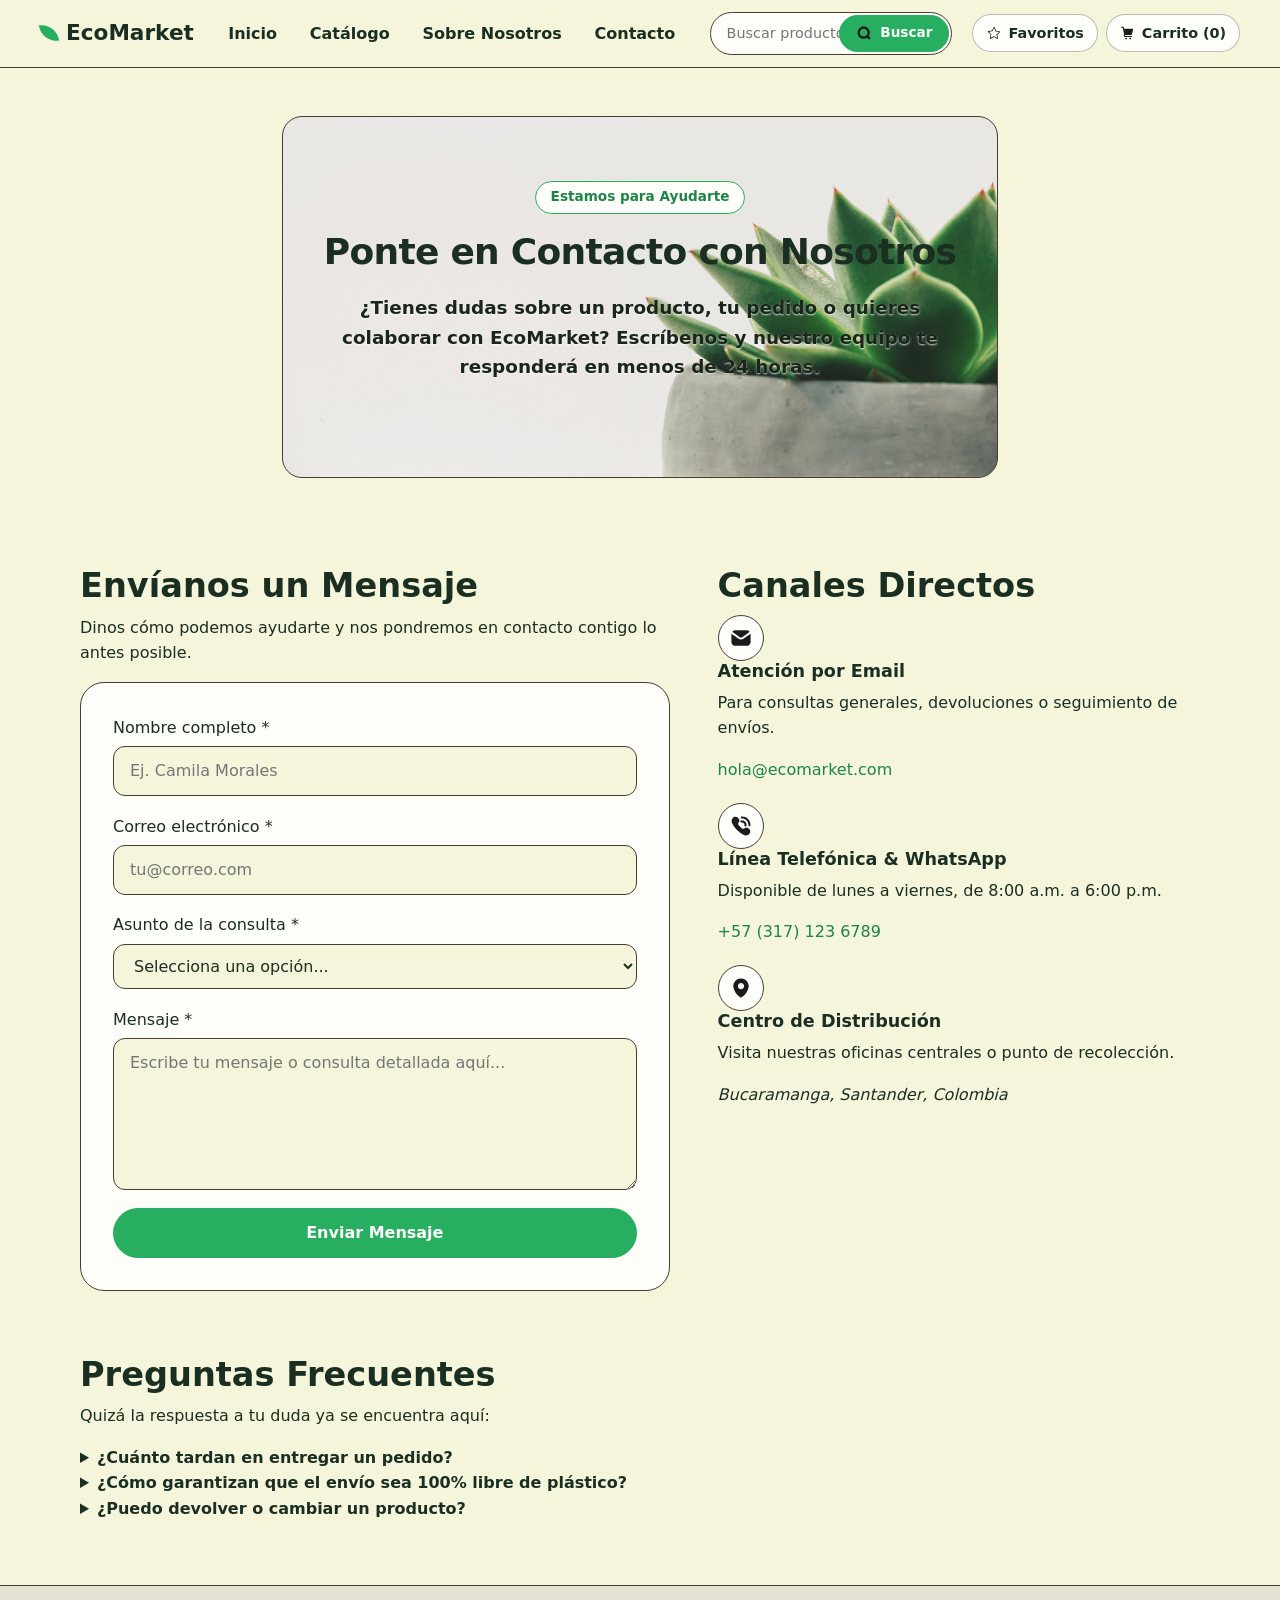
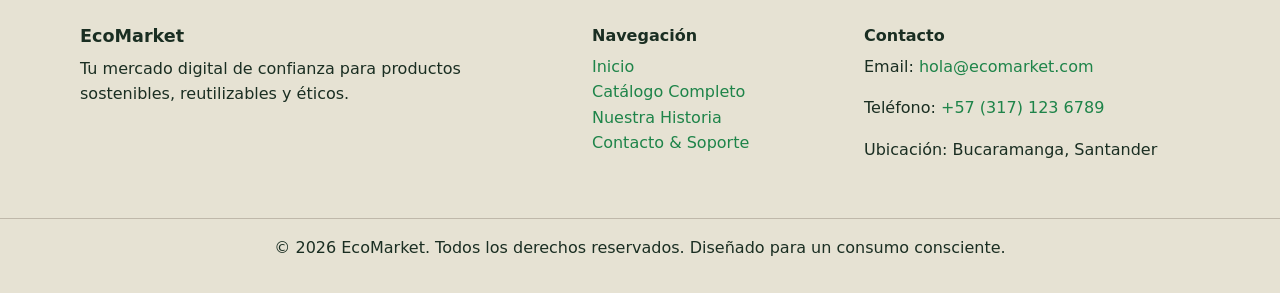
==== commit c94cbe1b: "feat: :construction: Correción codigo" ====
--- a/views/contacto.html
+++ b/views/contacto.html
@@ -55,7 +55,7 @@
   <main>
 
 
-    <section class="hero-contact">
+    <section class="hero-contact" style="background-image: url('../img/hero/hero-contact.png');">
       <span class="badge">Estamos para Ayudarte</span>
       <h1>Ponte en Contacto con Nosotros</h1>
       <p>
--- a/css/main.css
+++ b/css/main.css
@@ -96,4 +96,84 @@
       "info"
       "faq";
   }
-}+}
+
+/* --- Prevenir cualquier desplazamiento horizontal global --- */
+html, body {
+  max-width: 100%;
+  overflow-x: hidden;
+}
+
+/* --- Ajustes de la cabecera para pantallas de celulares --- */
+@media (max-width: 768px) {
+  
+  header {
+    display: flex;
+    flex-direction: column;
+    align-items: center;
+    padding: 0.75rem 1rem;
+    gap: 0.75rem;
+    width: 100%;
+    box-sizing: border-box;
+  }
+
+  /* 1. Logo centrado */
+  header .logo {
+    margin-bottom: 0.25rem;
+  }
+
+  /* 2. Botones de Favoritos y Carrito en una sola fila */
+  .user-actions {
+    display: flex;
+    justify-content: center;
+    width: 100%;
+    gap: 0.5rem;
+  }
+
+  .user-btn {
+    font-size: 0.8rem;
+    padding: 0.4rem 0.75rem;
+  }
+
+  /* 3. Buscador ocupando todo el ancho */
+  .header-search {
+    width: 100%;
+    max-width: 100%;
+  }
+
+  .search-input-wrapper {
+    width: 100%;
+    display: flex;
+  }
+
+  .search-input-wrapper input {
+    width: 100%;
+    min-width: 0; /* Permite que el input se reduzca sin desbordar */
+  }
+
+  /* 4. Menú de navegación adaptable */
+  nav[aria-label="Navegación principal"] {
+    width: 100%;
+    overflow-x: auto; /* Permite deslizar los enlaces suavemente sin barra visible */
+    white-space: nowrap;
+    -webkit-overflow-scrolling: touch;
+    scrollbar-width: none; /* Oculta la barra en Firefox */
+  }
+
+  nav[aria-label="Navegación principal"]::-webkit-scrollbar {
+    display: none; /* Oculta la barra de desplazamiento fea en Chrome/Safari */
+  }
+
+  nav[aria-label="Navegación principal"] ul {
+    display: flex;
+    justify-content: center;
+    flex-wrap: wrap; /* Hace que los enlaces pasen abajo si no caben */
+    gap: 0.75rem 1.25rem;
+    padding: 0.25rem 0;
+    margin: 0;
+  }
+
+  nav[aria-label="Navegación principal"] a {
+    font-size: 0.9rem;
+  }
+}
--- a/css/components.css
+++ b/css/components.css
@@ -357,4 +357,4 @@
   border-color: var(--green);
   outline: 2px solid var(--green);
   outline-offset: 1px;
-}+}
--- a/css/layout.css
+++ b/css/layout.css
@@ -186,4 +186,76 @@
 .newsletter-form button:hover {
   background-color: var(--green-dark);
   transform: translateY(-1px);
+}
+
+/* --- Agrandar el círculo contenedor del icono --- */
+.value-icon, .feature-icon, .icon-circle {
+  width: 75px;   /* Cambia este valor para hacer el círculo más grande (ej: 80px o 90px) */
+  height: 75px;  /* Debe ser igual al width para que se mantenga perfectamente redondo */
+  display: flex;
+  align-items: center;
+  justify-content: center;
+  border-radius: 50%;
+  border: var(--line-strong);
+  background-color: var(--card);
+  margin-bottom: 1rem;
+}
+
+/* --- Agrandar la imagen o icono SVG que va dentro --- */
+.value-icon img, .feature-icon img, .icon-circle img {
+  width: 36px;   /* Aumenta este valor para que el icono se vea más grande (ej: 40px) */
+  height: 36px;
+  object-fit: contain;
+}
+
+
+/* ==========================================================================
+   ENCABEZADOS (HERO) UNIFICADOS PARA LAS 4 PÁGINAS
+   ========================================================================== */
+
+/* 1. Estilo base y capas de fondo para todas las secciones Hero */
+.hero, 
+.hero-catalog, 
+.hero-about, 
+.hero-contact {
+  /* Capa semitransparente clara para dar alto contraste sobre cualquier imagen */
+  background-image: linear-gradient(
+      rgba(245, 245, 220, 0.55), 
+      rgba(245, 245, 220, 0.55)
+    ), 
+    url('../img/hero/hero.index.png'); /* Imagen de fondo predeterminada */
+  
+  background-size: cover;
+  background-position: center;
+  background-repeat: no-repeat;
+  border-radius: 20px;
+  padding: 4rem 2rem;
+  text-align: center;
+  margin: 1.5rem auto;
+  max-width: 1200px;
+}
+
+/* 2. Estilos para que los títulos principales resalten */
+.hero h1, 
+.hero-catalog h1, 
+.hero-about h1, 
+.hero-contact h1 {
+  font-size: 2.25rem;
+  font-weight: 800;
+  color: var(--ink);
+  margin-bottom: 1rem;
+}
+
+/* 3. Estilos de alta legibilidad para los párrafos de todos los Hero */
+.hero p, 
+.hero-catalog p, 
+.hero-about p, 
+.hero-contact p {
+  color: #1b261b;             /* Verde oscuro profundo para máximo contraste */
+  font-size: 1.15rem;          /* Tamaño de letra más cómodo y legible */
+  font-weight: 600;            /* Letra semi-negrita */
+  line-height: 1.6;            /* Espaciado claro entre líneas */
+  max-width: 650px;            /* Limita el ancho del texto */
+  margin: 1.25rem auto 2rem;   /* Centra el párrafo automáticamente */
+  text-shadow: 0 1px 2px rgba(255, 255, 255, 0.8); /* Sombra clara de resalte */
 }
